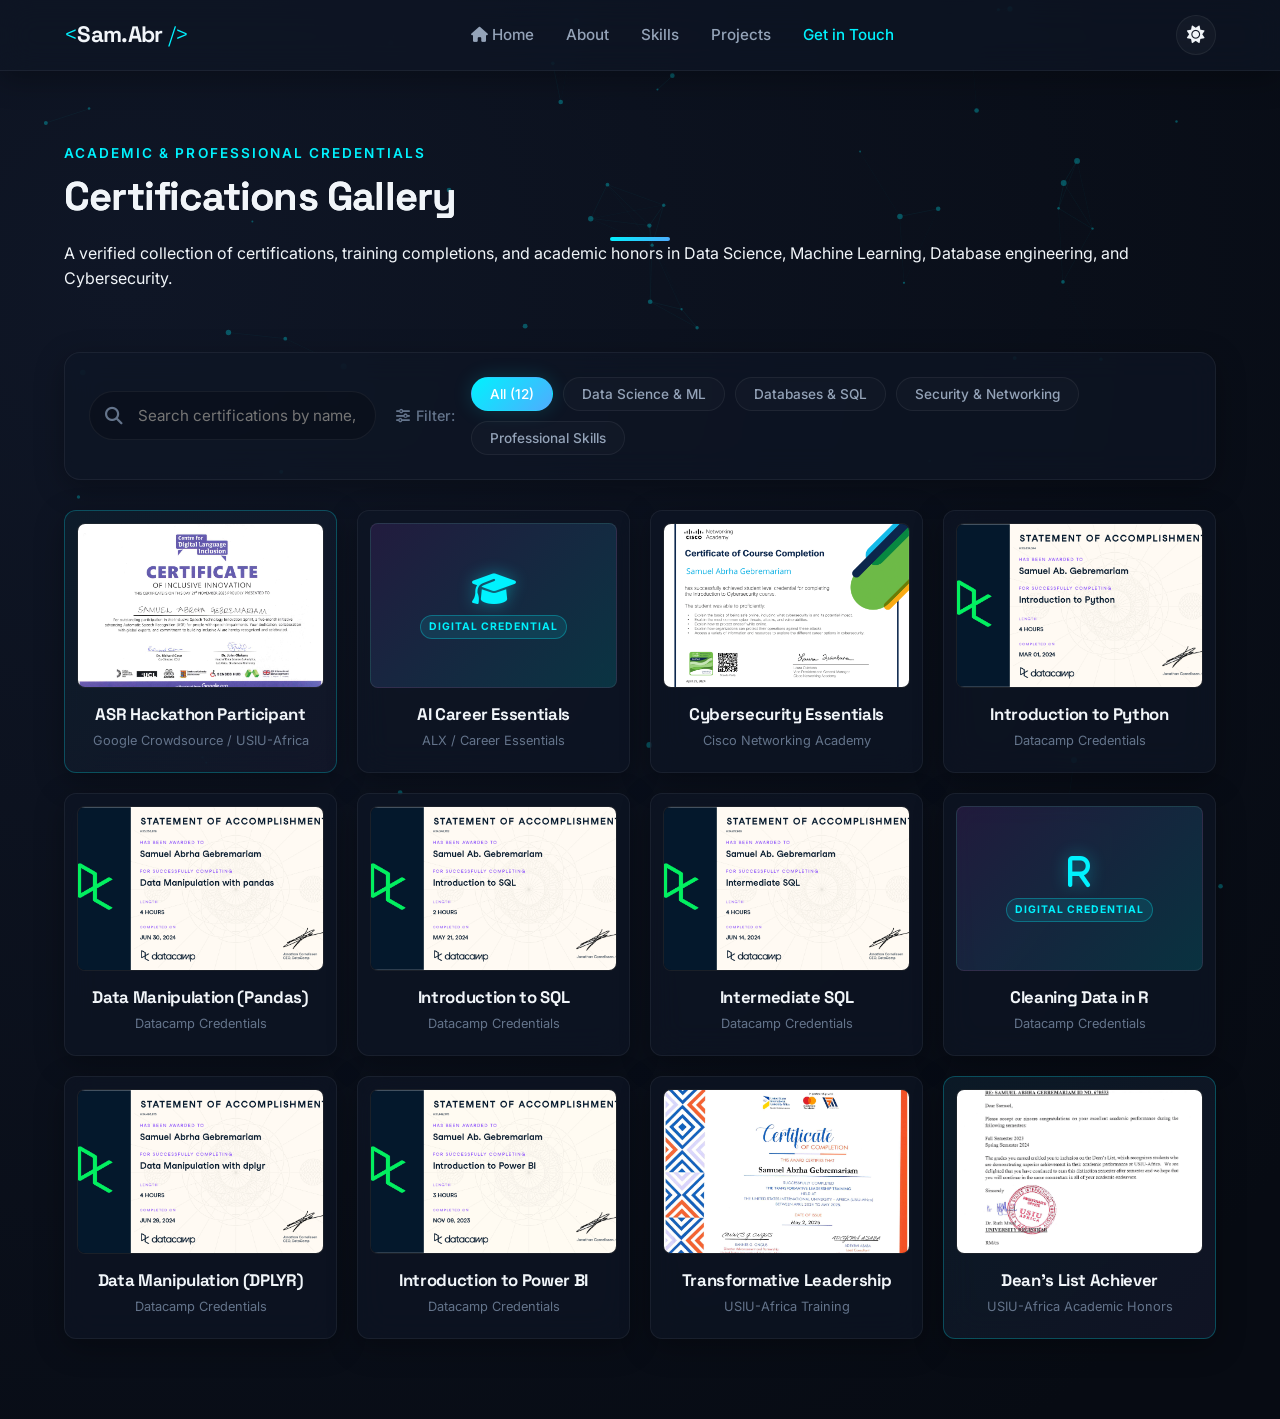
==== certificates.html @ 81b2dd54 "Move certifications to a separate page, add category filter and search features, and apply single-pa" ====
<!DOCTYPE html>
<html lang="en" data-theme="dark">
<head>
    <meta charset="UTF-8">
    <meta name="viewport" content="width=device-width, initial-scale=1.0">
    <meta name="description" content="Professional Certifications and Credentials of Samuel Abrha Gebremariam. Data Science, SQL Databases, Cybersecurity, and Leadership.">
    <meta name="author" content="Samuel Abrha Gebremariam">
    <title>Certifications & Achievements | Samuel Abrha Gebremariam</title>
    
    <!-- Google Fonts -->
    <link rel="preconnect" href="https://fonts.googleapis.com">
    <link rel="preconnect" href="https://fonts.gstatic.com" crossorigin>
    <link href="https://fonts.googleapis.com/css2?family=Inter:wght@300;400;500;600;700&family=Space+Grotesk:wght@400;500;600;700&display=swap" rel="stylesheet">
    
    <!-- FontAwesome for icons -->
    <link rel="stylesheet" href="https://cdnjs.cloudflare.com/ajax/libs/font-awesome/6.4.0/css/all.min.css">
    
    <!-- Custom CSS -->
    <link rel="stylesheet" href="style.css">
</head>
<body class="certs-page">
    <!-- Background Canvas for Interactive Data Particles -->
    <canvas id="particle-canvas"></canvas>

    <!-- Header Navigation -->
    <header class="main-header glass">
        <div class="header-container">
            <a href="index.html" class="logo">
                <span class="logo-accent">&lt;</span>Sam.Abr<span class="logo-accent"> /&gt;</span>
            </a>
            
            <nav class="nav-links">
                <a href="index.html" class="nav-link"><i class="fa-solid fa-house"></i> Home</a>
                <a href="index.html#about" class="nav-link">About</a>
                <a href="index.html#skills" class="nav-link">Skills</a>
                <a href="index.html#projects" class="nav-link">Projects</a>
                <a href="index.html#contact" class="nav-link nav-btn-contact">Get in Touch</a>
            </nav>

            <div class="header-actions">
                <button id="theme-toggle" class="theme-toggle-btn" aria-label="Toggle Theme">
                    <i class="fa-solid fa-moon"></i>
                </button>
                <button class="mobile-nav-toggle" aria-label="Toggle Menu">
                    <i class="fa-solid fa-bars-staggered"></i>
                </button>
            </div>
        </div>
    </header>

    <!-- Mobile Navigation Overlay -->
    <div class="mobile-nav-overlay">
        <button class="close-mobile-nav" aria-label="Close Menu"><i class="fa-solid fa-xmark"></i></button>
        <nav class="mobile-nav-links">
            <a href="index.html" class="mobile-nav-link"><i class="fa-solid fa-house"></i> Home</a>
            <a href="index.html#about" class="mobile-nav-link">About</a>
            <a href="index.html#skills" class="mobile-nav-link">Skills</a>
            <a href="index.html#projects" class="mobile-nav-link">Projects</a>
            <a href="index.html#contact" class="mobile-nav-link">Get in Touch</a>
        </nav>
    </div>

    <!-- Certifications Dashboard Hero -->
    <section class="certs-hero-section">
        <div class="container text-center">
            <span class="section-tagline">Academic & Professional Credentials</span>
            <h1 class="section-title">Certifications Gallery</h1>
            <div class="underline"></div>
            <p class="section-desc max-width-600">
                A verified collection of certifications, training completions, and academic honors in Data Science, Machine Learning, Database engineering, and Cybersecurity.
            </p>
        </div>
    </section>

    <!-- Interactive Filter & Search Dashboard -->
    <section class="certs-dashboard-section">
        <div class="container">
            <div class="dashboard-controls glass">
                <!-- Search Bar -->
                <div class="search-box-wrapper">
                    <i class="fa-solid fa-magnifying-glass search-icon"></i>
                    <input type="text" id="cert-search" placeholder="Search certifications by name, skills or issuer...">
                </div>

                <!-- Filter Controls -->
                <div class="filter-controls-wrapper">
                    <span class="filter-label"><i class="fa-solid fa-sliders"></i> Filter:</span>
                    <div class="filter-buttons">
                        <button class="filter-btn active" data-filter="all">All (12)</button>
                        <button class="filter-btn" data-filter="datascience">Data Science & ML</button>
                        <button class="filter-btn" data-filter="database">Databases & SQL</button>
                        <button class="filter-btn" data-filter="security">Security & Networking</button>
                        <button class="filter-btn" data-filter="professional">Professional Skills</button>
                    </div>
                </div>
            </div>

            <!-- Certifications Grid -->
            <div class="certs-grid" id="gallery-grid" style="margin-top: 30px;">
                <!-- ASR Hackathon -->
                <div class="cert-card glass highlight-cert clickable-cert" data-category="professional datascience" data-cert="asr" data-cert-file="certificates/asr_hackathon.jpg">
                    <div class="cert-img-wrapper">
                        <img src="certificates/asr_hackathon.jpg" alt="ASR Hackathon Participant" class="cert-preview-img">
                    </div>
                    <div class="cert-card-info">
                        <h4>ASR Hackathon Participant</h4>
                        <span class="cert-issuer">Google Crowdsource / USIU-Africa</span>
                    </div>
                </div>

                <!-- AI Career Essentials -->
                <div class="cert-card glass clickable-cert" data-category="professional" data-cert="ai_career">
                    <div class="cert-img-wrapper fallback-wrapper">
                        <i class="fa-solid fa-graduation-cap cert-fallback-icon"></i>
                        <span class="cert-fallback-badge">Digital Credential</span>
                    </div>
                    <div class="cert-card-info">
                        <h4>AI Career Essentials</h4>
                        <span class="cert-issuer">ALX / Career Essentials</span>
                    </div>
                </div>

                <!-- Cybersecurity Essentials -->
                <div class="cert-card glass clickable-cert" data-category="security" data-cert="cyber_essentials" data-cert-file="certificates/cybersecurity_essentials.png">
                    <div class="cert-img-wrapper">
                        <img src="certificates/cybersecurity_essentials.png" alt="Cybersecurity Essentials" class="cert-preview-img">
                    </div>
                    <div class="cert-card-info">
                        <h4>Cybersecurity Essentials</h4>
                        <span class="cert-issuer">Cisco Networking Academy</span>
                    </div>
                </div>

                <!-- Introduction to Python -->
                <div class="cert-card glass clickable-cert" data-category="datascience" data-cert="intro_python" data-cert-file="certificates/introduction_to_python.png">
                    <div class="cert-img-wrapper">
                        <img src="certificates/introduction_to_python.png" alt="Introduction to Python" class="cert-preview-img">
                    </div>
                    <div class="cert-card-info">
                        <h4>Introduction to Python</h4>
                        <span class="cert-issuer">Datacamp Credentials</span>
                    </div>
                </div>

                <!-- Data Manipulation with Pandas -->
                <div class="cert-card glass clickable-cert" data-category="datascience" data-cert="pandas" data-cert-file="certificates/data_manipulation_pandas.png">
                    <div class="cert-img-wrapper">
                        <img src="certificates/data_manipulation_pandas.png" alt="Data Manipulation (Pandas)" class="cert-preview-img">
                    </div>
                    <div class="cert-card-info">
                        <h4>Data Manipulation (Pandas)</h4>
                        <span class="cert-issuer">Datacamp Credentials</span>
                    </div>
                </div>

                <!-- Introduction to SQL -->
                <div class="cert-card glass clickable-cert" data-category="database" data-cert="intro_sql" data-cert-file="certificates/introduction_to_sql.png">
                    <div class="cert-img-wrapper">
                        <img src="certificates/introduction_to_sql.png" alt="Introduction to SQL" class="cert-preview-img">
                    </div>
                    <div class="cert-card-info">
                        <h4>Introduction to SQL</h4>
                        <span class="cert-issuer">Datacamp Credentials</span>
                    </div>
                </div>

                <!-- Intermediate SQL -->
                <div class="cert-card glass clickable-cert" data-category="database" data-cert="inter_sql" data-cert-file="certificates/intermediate_sql.png">
                    <div class="cert-img-wrapper">
                        <img src="certificates/intermediate_sql.png" alt="Intermediate SQL" class="cert-preview-img">
                    </div>
                    <div class="cert-card-info">
                        <h4>Intermediate SQL</h4>
                        <span class="cert-issuer">Datacamp Credentials</span>
                    </div>
                </div>

                <!-- Cleaning Data in R -->
                <div class="cert-card glass clickable-cert" data-category="datascience" data-cert="cleaning_r">
                    <div class="cert-img-wrapper fallback-wrapper">
                        <i class="fa-solid fa-r cert-fallback-icon"></i>
                        <span class="cert-fallback-badge">Digital Credential</span>
                    </div>
                    <div class="cert-card-info">
                        <h4>Cleaning Data in R</h4>
                        <span class="cert-issuer">Datacamp Credentials</span>
                    </div>
                </div>

                <!-- Data Manipulation with dplyr -->
                <div class="cert-card glass clickable-cert" data-category="datascience" data-cert="dplyr" data-cert-file="certificates/data_manipulation_dplyr.png">
                    <div class="cert-img-wrapper">
                        <img src="certificates/data_manipulation_dplyr.png" alt="Data Manipulation (DPLYR)" class="cert-preview-img">
                    </div>
                    <div class="cert-card-info">
                        <h4>Data Manipulation (DPLYR)</h4>
                        <span class="cert-issuer">Datacamp Credentials</span>
                    </div>
                </div>

                <!-- Introduction to Power BI -->
                <div class="cert-card glass clickable-cert" data-category="datascience" data-cert="powerbi" data-cert-file="certificates/introduction_to_powerbi.png">
                    <div class="cert-img-wrapper">
                        <img src="certificates/introduction_to_powerbi.png" alt="Introduction to Power BI" class="cert-preview-img">
                    </div>
                    <div class="cert-card-info">
                        <h4>Introduction to Power BI</h4>
                        <span class="cert-issuer">Datacamp Credentials</span>
                    </div>
                </div>

                <!-- Transformative Leadership -->
                <div class="cert-card glass clickable-cert" data-category="professional" data-cert="leadership" data-cert-file="certificates/transformative_leadership.jpg">
                    <div class="cert-img-wrapper">
                        <img src="certificates/transformative_leadership.jpg" alt="Transformative Leadership" class="cert-preview-img">
                    </div>
                    <div class="cert-card-info">
                        <h4>Transformative Leadership</h4>
                        <span class="cert-issuer">USIU-Africa Training</span>
                    </div>
                </div>

                <!-- Dean's List Achiever -->
                <div class="cert-card glass highlight-cert clickable-cert" data-category="professional" data-cert="deans_list" data-cert-file="certificates/deans_list_achiever.png">
                    <div class="cert-img-wrapper">
                        <img src="certificates/deans_list_achiever.png" alt="Dean's List Achiever" class="cert-preview-img">
                    </div>
                    <div class="cert-card-info">
                        <h4>Dean's List Achiever</h4>
                        <span class="cert-issuer">USIU-Africa Academic Honors</span>
                    </div>
                </div>
            </div>
            
            <div id="no-results-msg" class="glass text-center" style="display: none; padding: 40px; border-radius: 12px; margin-top: 30px;">
                <i class="fa-solid fa-folder-open" style="font-size: 3rem; color: var(--text-muted); margin-bottom: 15px;"></i>
                <h3>No Certifications Found</h3>
                <p style="color: var(--text-muted);">Try adjusting your search query or switching categories.</p>
            </div>
        </div>
    </section>

    <!-- Direct Large Verification View (LightBox Modal) -->
    <div id="cert-modal" class="modal-overlay">
        <div class="cert-modal-card glass">
            <button class="cert-modal-close-btn" aria-label="Close Modal"><i class="fa-solid fa-xmark"></i></button>
            <div id="cert-modal-content-body">
                <!-- Injected dynamically by JS -->
            </div>
        </div>
    </div>

    <!-- Script Imports -->
    <script src="app.js"></script>
    <script src="certificates.js"></script>
</body>
</html>
---- style.css ----
/* Core CSS Design System for Samuel Ab. Gebremariam's Portfolio */

:root {
    /* Transitions */
    --transition-fast: 0.2s cubic-bezier(0.4, 0, 0.2, 1);
    --transition-normal: 0.3s cubic-bezier(0.4, 0, 0.2, 1);
    --transition-slow: 0.5s cubic-bezier(0.4, 0, 0.2, 1);
    
    /* Font Weights */
    --fw-light: 300;
    --fw-regular: 400;
    --fw-medium: 500;
    --fw-semibold: 600;
    --fw-bold: 700;
}

/* Dark Theme Variables (Default) */
html[data-theme="dark"] {
    --bg-primary: #070b13;
    --bg-secondary: #0f1626;
    --bg-glass: rgba(15, 22, 38, 0.65);
    --bg-glass-hover: rgba(20, 29, 48, 0.8);
    --border-glass: rgba(255, 255, 255, 0.06);
    --border-glass-hover: rgba(0, 242, 254, 0.3);
    
    --text-primary: #f1f5f9;
    --text-secondary: #94a3b8;
    --text-muted: #64748b;
    
    --accent-cyan: #00f2fe;
    --accent-cyan-rgb: 0, 242, 254;
    --accent-purple: #9d4edd;
    --accent-purple-rgb: 157, 78, 221;
    --accent-yellow: #ffb703;
    --accent-pink: #ff2a85;
    --accent-red: #ef4444;
    
    --gradient-primary: linear-gradient(135deg, #00f2fe 0%, #4facfe 100%);
    --gradient-accent: linear-gradient(135deg, #9d4edd 0%, #ff2a85 100%);
    --gradient-bg: radial-gradient(circle at 10% 20%, rgba(15, 22, 38, 1) 0%, rgba(7, 11, 19, 1) 90%);
    
    --shadow-sm: 0 2px 8px rgba(0, 0, 0, 0.2);
    --shadow-md: 0 8px 30px rgba(0, 0, 0, 0.3);
    --shadow-lg: 0 16px 40px rgba(0, 0, 0, 0.5);
    --shadow-glow: 0 0 20px rgba(0, 242, 254, 0.15);
}

/* Light Theme Variables */
html[data-theme="light"] {
    --bg-primary: #f8fafc;
    --bg-secondary: #ffffff;
    --bg-glass: rgba(255, 255, 255, 0.8);
    --bg-glass-hover: rgba(255, 255, 255, 0.95);
    --border-glass: rgba(15, 22, 38, 0.08);
    --border-glass-hover: rgba(14, 165, 233, 0.4);
    
    --text-primary: #0f172a;
    --text-secondary: #475569;
    --text-muted: #94a3b8;
    
    --accent-cyan: #0ea5e9;
    --accent-cyan-rgb: 14, 165, 233;
    --accent-purple: #7c3aed;
    --accent-purple-rgb: 124, 58, 237;
    --accent-yellow: #d97706;
    --accent-pink: #db2777;
    --accent-red: #dc2626;
    
    --gradient-primary: linear-gradient(135deg, #0ea5e9 0%, #2563eb 100%);
    --gradient-accent: linear-gradient(135deg, #7c3aed 0%, #db2777 100%);
    --gradient-bg: radial-gradient(circle at 10% 20%, #f1f5f9 0%, #e2e8f0 100%);
    
    --shadow-sm: 0 2px 8px rgba(15, 22, 38, 0.05);
    --shadow-md: 0 8px 30px rgba(15, 22, 38, 0.08);
    --shadow-lg: 0 16px 40px rgba(15, 22, 38, 0.12);
    --shadow-glow: 0 0 20px rgba(14, 165, 233, 0.1);
}

/* Reset and Base Styles */
* {
    margin: 0;
    padding: 0;
    box-sizing: border-box;
    outline: none;
}

html {
    scroll-behavior: smooth;
    font-size: 16px;
}

body {
    font-family: 'Inter', sans-serif;
    background: var(--bg-primary);
    background-image: var(--gradient-bg);
    color: var(--text-primary);
    line-height: 1.6;
    overflow-x: hidden;
    transition: background-color var(--transition-normal), color var(--transition-normal);
}

h1, h2, h3, h4, h5, h6 {
    font-family: 'Space Grotesk', sans-serif;
    font-weight: var(--fw-bold);
    letter-spacing: -0.02em;
    line-height: 1.2;
}

a {
    color: inherit;
    text-decoration: none;
    transition: color var(--transition-fast);
}

/* Particle Canvas */
#particle-canvas {
    position: fixed;
    top: 0;
    left: 0;
    width: 100%;
    height: 100%;
    z-index: -1;
    pointer-events: none;
    opacity: 0.6;
}

/* Reusable Glassmorphism Utility */
.glass {
    background: var(--bg-glass);
    backdrop-filter: blur(16px);
    -webkit-backdrop-filter: blur(16px);
    border: 1px solid var(--border-glass);
    box-shadow: var(--shadow-md);
    transition: background-color var(--transition-normal), 
                border-color var(--transition-normal), 
                box-shadow var(--transition-normal),
                transform var(--transition-fast);
}

/* Layout Utilities */
.container {
    width: 100%;
    max-width: 1200px;
    margin: 0 auto;
    padding: 0 24px;
}

section {
    padding: 100px 0;
    position: relative;
}

.section-header {
    text-align: center;
    margin-bottom: 60px;
}

.section-tagline {
    font-size: 0.85rem;
    font-weight: var(--fw-semibold);
    text-transform: uppercase;
    letter-spacing: 0.15em;
    color: var(--accent-cyan);
    margin-bottom: 8px;
    display: inline-block;
}

.section-title {
    font-size: 2.5rem;
    margin-bottom: 16px;
    background: var(--text-primary);
    -webkit-background-clip: text;
}

.underline {
    width: 60px;
    height: 4px;
    background: var(--gradient-primary);
    margin: 0 auto;
    border-radius: 2px;
}

/* Scroll Indicators */
.scroll-indicator {
    position: absolute;
    bottom: 30px;
    left: 50%;
    transform: translateX(-50%);
    display: flex;
    flex-direction: column;
    align-items: center;
    gap: 8px;
    cursor: pointer;
    z-index: 10;
}

.mouse-scroll {
    width: 26px;
    height: 42px;
    border: 2px solid var(--text-secondary);
    border-radius: 15px;
    display: flex;
    justify-content: center;
    padding-top: 6px;
}

.mouse-scroll .wheel {
    width: 4px;
    height: 8px;
    background-color: var(--accent-cyan);
    border-radius: 2px;
    animation: scroll-wheel 1.6s ease-in-out infinite;
}

.scroll-text {
    font-size: 0.75rem;
    color: var(--text-secondary);
    letter-spacing: 0.1em;
    text-transform: uppercase;
}

@keyframes scroll-wheel {
    0% { transform: translateY(0); opacity: 1; }
    50% { transform: translateY(8px); opacity: 0.3; }
    100% { transform: translateY(0); opacity: 1; }
}

/* Badge System */
.badge {
    display: inline-flex;
    align-items: center;
    gap: 8px;
    padding: 6px 16px;
    border-radius: 30px;
    font-size: 0.85rem;
    font-weight: var(--fw-medium);
    border: 1px solid var(--border-glass);
}

.hero-badge {
    background: rgba(var(--accent-cyan-rgb), 0.08);
    border-color: rgba(var(--accent-cyan-rgb), 0.2);
    color: var(--accent-cyan);
    margin-bottom: 24px;
}

.badge-dot {
    width: 8px;
    height: 8px;
    background-color: var(--accent-cyan);
    border-radius: 50%;
    display: inline-block;
    animation: pulse-glow 1.5s infinite;
}

@keyframes pulse-glow {
    0% { box-shadow: 0 0 0 0 rgba(var(--accent-cyan-rgb), 0.7); }
    70% { box-shadow: 0 0 0 8px rgba(var(--accent-cyan-rgb), 0); }
    100% { box-shadow: 0 0 0 0 rgba(var(--accent-cyan-rgb), 0); }
}

/* Buttons */
.btn {
    display: inline-flex;
    align-items: center;
    justify-content: center;
    gap: 10px;
    padding: 12px 28px;
    border-radius: 8px;
    font-size: 0.95rem;
    font-weight: var(--fw-semibold);
    cursor: pointer;
    transition: all var(--transition-fast);
    border: none;
}

.btn-primary {
    background: var(--gradient-primary);
    color: #070b13; /* Always dark text for high visibility contrast on cyan gradient */
    box-shadow: var(--shadow-glow);
}

.btn-primary:hover {
    transform: translateY(-2px);
    box-shadow: 0 8px 25px rgba(0, 242, 254, 0.35);
}

.btn-secondary {
    background: var(--bg-glass);
    color: var(--text-primary);
    border: 1px solid var(--border-glass);
}

.btn-secondary:hover {
    background: var(--bg-glass-hover);
    border-color: var(--accent-cyan);
    transform: translateY(-2px);
}

.btn-block {
    width: 100%;
}

/* Highlight Colors */
.highlight {
    background: var(--gradient-primary);
    -webkit-background-clip: text;
    -webkit-text-fill-color: transparent;
}

.accent-cyan { color: var(--accent-cyan); }
.accent-purple { color: var(--accent-purple); }
.accent-yellow { color: var(--accent-yellow); }
.accent-pink { color: var(--accent-pink); }
.accent-red { color: var(--accent-red); }

/* Main Header */
.main-header {
    position: fixed;
    top: 0;
    left: 0;
    width: 100%;
    z-index: 100;
    border-top: none;
    border-left: none;
    border-right: none;
}

.header-container {
    max-width: 1200px;
    margin: 0 auto;
    height: 70px;
    padding: 0 24px;
    display: flex;
    align-items: center;
    justify-content: space-between;
}

.logo {
    font-family: 'Space Grotesk', sans-serif;
    font-size: 1.4rem;
    font-weight: var(--fw-bold);
    letter-spacing: -0.03em;
    color: var(--text-primary);
}

.logo-accent {
    color: var(--accent-cyan);
    font-weight: var(--fw-light);
}

.nav-links {
    display: flex;
    align-items: center;
    gap: 32px;
}

.nav-link {
    font-size: 0.95rem;
    font-weight: var(--fw-medium);
    color: var(--text-secondary);
    position: relative;
    padding: 6px 0;
}

.nav-link::after {
    content: '';
    position: absolute;
    bottom: 0;
    left: 0;
    width: 0;
    height: 2px;
    background: var(--gradient-primary);
    transition: width var(--transition-fast);
}

.nav-link:hover {
    color: var(--text-primary);
}

.nav-link:hover::after {
    width: 100%;
}

.nav-btn-contact {
    color: var(--accent-cyan);
}

.header-actions {
    display: flex;
    align-items: center;
    gap: 16px;
}

.theme-toggle-btn {
    width: 40px;
    height: 40px;
    border-radius: 50%;
    background: rgba(255, 255, 255, 0.03);
    border: 1px solid var(--border-glass);
    color: var(--text-primary);
    cursor: pointer;
    display: flex;
    align-items: center;
    justify-content: center;
    font-size: 1.1rem;
    transition: all var(--transition-fast);
}

.theme-toggle-btn:hover {
    border-color: var(--accent-cyan);
    background: rgba(var(--accent-cyan-rgb), 0.08);
    transform: rotate(15deg);
}

.mobile-nav-toggle {
    display: none;
    width: 40px;
    height: 40px;
    border-radius: 8px;
    background: rgba(255, 255, 255, 0.03);
    border: 1px solid var(--border-glass);
    color: var(--text-primary);
    cursor: pointer;
    font-size: 1.2rem;
}

/* Mobile Nav Overlay */
.mobile-nav-overlay {
    position: fixed;
    top: 0;
    right: -100%;
    width: 300px;
    height: 100%;
    z-index: 200;
    padding: 40px 30px;
    display: flex;
    flex-direction: column;
    gap: 40px;
    transition: right var(--transition-normal);
}

.mobile-nav-overlay.open {
    right: 0;
}

.close-mobile-nav {
    align-self: flex-end;
    background: none;
    border: none;
    color: var(--text-primary);
    font-size: 1.8rem;
    cursor: pointer;
}

.mobile-nav-links {
    display: flex;
    flex-direction: column;
    gap: 24px;
}

.mobile-nav-link {
    font-size: 1.2rem;
    font-weight: var(--fw-semibold);
    color: var(--text-secondary);
    padding: 10px 0;
    border-bottom: 1px solid var(--border-glass);
}

.mobile-nav-link:hover {
    color: var(--accent-cyan);
}

/* Hero Section */
.hero-section {
    min-height: 100vh;
    display: flex;
    align-items: center;
    padding-top: 120px;
    padding-bottom: 60px;
}

.hero-container {
    display: grid;
    grid-template-columns: 1.2fr 0.8fr;
    gap: 60px;
    align-items: center;
}

.hero-title {
    font-size: 3.8rem;
    line-height: 1.1;
    margin-bottom: 16px;
}

.hero-subtitle {
    font-size: 1.8rem;
    font-weight: var(--fw-semibold);
    color: var(--text-secondary);
    margin-bottom: 24px;
}

.cursor {
    color: var(--accent-cyan);
    animation: blink 0.8s infinite;
}

@keyframes blink {
    0%, 100% { opacity: 1; }
    50% { opacity: 0; }
}

.hero-description {
    font-size: 1.1rem;
    color: var(--text-secondary);
    margin-bottom: 40px;
    max-width: 600px;
}

.hero-ctas {
    display: flex;
    gap: 16px;
    margin-bottom: 48px;
}

.social-links-container {
    display: flex;
    flex-direction: column;
    gap: 12px;
}

.social-label {
    font-size: 0.85rem;
    font-weight: var(--fw-semibold);
    text-transform: uppercase;
    letter-spacing: 0.1em;
    color: var(--text-muted);
}

.social-links {
    display: flex;
    gap: 16px;
}

.social-icon-btn {
    width: 44px;
    height: 44px;
    border-radius: 50%;
    background: var(--bg-glass);
    border: 1px solid var(--border-glass);
    color: var(--text-secondary);
    display: flex;
    align-items: center;
    justify-content: center;
    font-size: 1.2rem;
    transition: all var(--transition-fast);
}

.social-icon-btn:hover {
    color: #070b13;
    transform: translateY(-3px);
}

.social-icon-btn.github:hover {
    background: #f1f5f9;
    color: #070b13;
    box-shadow: 0 4px 15px rgba(241, 245, 249, 0.3);
}

.social-icon-btn.linkedin:hover {
    background: #0077b5;
    color: #ffffff;
    box-shadow: 0 4px 15px rgba(0, 119, 181, 0.3);
}

.social-icon-btn.email:hover {
    background: var(--accent-cyan);
    box-shadow: var(--shadow-glow);
}

.social-icon-btn.phone:hover {
    background: var(--accent-purple);
    color: #ffffff;
    box-shadow: 0 4px 15px rgba(157, 78, 221, 0.3);
}

/* Avatar Graphics */
.hero-image-container {
    position: relative;
    display: flex;
    justify-content: center;
    align-items: center;
}

.avatar-glow-ring {
    position: absolute;
    width: 320px;
    height: 320px;
    border-radius: 50%;
    background: var(--gradient-primary);
    filter: blur(10px);
    opacity: 0.45;
    animation: pulse-ring 4s ease-in-out infinite;
}

@keyframes pulse-ring {
    0%, 100% { transform: scale(1); opacity: 0.4; }
    50% { transform: scale(1.06); opacity: 0.55; }
}

.avatar-frame {
    width: 300px;
    height: 300px;
    border-radius: 50%;
    padding: 6px;
    background: var(--gradient-primary);
    position: relative;
    z-index: 2;
    overflow: hidden;
}

.avatar-img {
    width: 100%;
    height: 100%;
    border-radius: 50%;
    object-fit: cover;
    background-color: var(--bg-secondary);
}

.floating-card {
    position: absolute;
    display: flex;
    align-items: center;
    gap: 16px;
    padding: 12px 20px;
    border-radius: 12px;
    z-index: 5;
    animation: float 6s ease-in-out infinite;
}

.floating-card i {
    font-size: 1.5rem;
}

.floating-card h4 {
    font-size: 0.85rem;
    font-weight: var(--fw-bold);
    margin-bottom: 2px;
}

.floating-card p {
    font-size: 0.75rem;
    color: var(--text-secondary);
}

.stat-card-ml {
    top: 20%;
    left: -20px;
}

.stat-card-data {
    bottom: 15%;
    right: -20px;
    animation-delay: 3s;
}

@keyframes float {
    0%, 100% { transform: translateY(0); }
    50% { transform: translateY(-12px); }
}

/* About Section */
.about-grid {
    display: grid;
    grid-template-columns: 1.1fr 0.9fr;
    gap: 60px;
    align-items: flex-start;
}

.about-p {
    font-size: 1.05rem;
    color: var(--text-secondary);
    margin-bottom: 20px;
}

.highlight-p {
    font-size: 1.25rem;
    font-weight: var(--fw-medium);
    color: var(--text-primary);
    border-left: 3px solid var(--accent-cyan);
    padding-left: 16px;
}

.specialization-chips {
    margin-top: 36px;
}

.specialization-chips h4 {
    font-size: 1.1rem;
    margin-bottom: 16px;
}

.chips-container {
    display: flex;
    flex-wrap: wrap;
    gap: 12px;
}

.chip {
    padding: 8px 18px;
    border-radius: 30px;
    background: rgba(255, 255, 255, 0.02);
    border: 1px solid var(--border-glass);
    font-size: 0.9rem;
    color: var(--text-secondary);
    display: inline-flex;
    align-items: center;
    gap: 8px;
    transition: all var(--transition-fast);
}

.chip i {
    color: var(--accent-cyan);
}

.chip:hover {
    border-color: var(--accent-cyan);
    color: var(--text-primary);
    transform: translateY(-2px);
    background: rgba(var(--accent-cyan-rgb), 0.05);
}

.about-stats-column {
    display: flex;
    flex-direction: column;
    gap: 30px;
}

.stats-grid {
    display: grid;
    grid-template-columns: 1fr 1fr;
    gap: 20px;
}

.stat-box {
    padding: 24px;
    border-radius: 16px;
    text-align: center;
}

.stat-number {
    font-family: 'Space Grotesk', sans-serif;
    font-size: 2.8rem;
    font-weight: var(--fw-bold);
    color: var(--accent-cyan);
    display: inline-block;
}

.stat-percent {
    font-size: 1.5rem;
    font-weight: var(--fw-bold);
    color: var(--accent-cyan);
    vertical-align: super;
}

.stat-label {
    display: block;
    font-size: 0.9rem;
    font-weight: var(--fw-medium);
    color: var(--text-secondary);
    margin-top: 8px;
}

/* Console Box */
.console-box {
    border-radius: 12px;
    overflow: hidden;
    border-color: rgba(255, 255, 255, 0.05);
}

.console-header {
    background: rgba(0, 0, 0, 0.3);
    padding: 12px 18px;
    display: flex;
    align-items: center;
    gap: 8px;
    border-bottom: 1px solid var(--border-glass);
}

.console-header .dot {
    width: 12px;
    height: 12px;
    border-radius: 50%;
    display: inline-block;
}

.dot.red { background-color: #ef4444; }
.dot.yellow { background-color: #f59e0b; }
.dot.green { background-color: #10b981; }

.console-title {
    font-family: monospace;
    font-size: 0.8rem;
    color: var(--text-muted);
    margin-left: 8px;
}

.console-body {
    padding: 20px;
    background: rgba(5, 8, 16, 0.45);
}

.console-body pre {
    font-family: 'Courier New', Courier, monospace;
    font-size: 0.9rem;
    overflow-x: auto;
    color: #e2e8f0;
}

.keyword { color: #f43f5e; }
.string { color: #10b981; }
.function { color: #0ea5e9; }

/* Skills Section */
.skills-wrapper {
    max-width: 900px;
    margin: 0 auto;
}

.skills-tabs {
    display: flex;
    justify-content: center;
    gap: 16px;
    margin-bottom: 48px;
    border-bottom: 1px solid var(--border-glass);
    padding-bottom: 16px;
    overflow-x: auto;
    white-space: nowrap;
}

.tab-btn {
    background: none;
    border: none;
    color: var(--text-secondary);
    font-family: 'Space Grotesk', sans-serif;
    font-size: 1.1rem;
    font-weight: var(--fw-semibold);
    padding: 10px 20px;
    cursor: pointer;
    border-radius: 8px;
    display: flex;
    align-items: center;
    gap: 8px;
    transition: all var(--transition-fast);
}

.tab-btn:hover {
    color: var(--text-primary);
    background: rgba(255, 255, 255, 0.02);
}

.tab-btn.active {
    color: #070b13; /* Contrast color */
    background: var(--gradient-primary);
    box-shadow: var(--shadow-glow);
}

.tab-content {
    display: none;
    opacity: 0;
    transform: translateY(15px);
    transition: opacity var(--transition-normal), transform var(--transition-normal);
}

.tab-content.active {
    display: block;
    opacity: 1;
    transform: translateY(0);
}

/* Skills Progress Bars Grid */
.skills-grid-bars {
    display: grid;
    grid-template-columns: 1fr 1fr;
    gap: 30px;
}

.skill-bar-wrapper {
    display: flex;
    flex-direction: column;
    gap: 8px;
}

.skill-info {
    display: flex;
    justify-content: space-between;
    align-items: center;
    font-weight: var(--fw-medium);
}

.skill-name {
    font-size: 1rem;
    display: flex;
    align-items: center;
    gap: 8px;
}

.skill-name i {
    font-size: 1.2rem;
}

.skill-val {
    font-size: 0.9rem;
    color: var(--accent-cyan);
}

.bar-bg {
    width: 100%;
    height: 8px;
    background: rgba(255, 255, 255, 0.04);
    border-radius: 10px;
    overflow: hidden;
    position: relative;
    border: 1px solid var(--border-glass);
}

.bar-fill {
    height: 100%;
    background: var(--gradient-primary);
    border-radius: 10px;
    transform: scaleX(0);
    transform-origin: left;
    transition: transform 1.2s cubic-bezier(0.1, 1, 0.1, 1);
}

.tab-content.active .bar-fill {
    transform: scaleX(1);
}

/* Skills Cards Grid */
.skills-grid-cards {
    display: grid;
    grid-template-columns: 1fr 1fr;
    gap: 24px;
}

.skill-card {
    padding: 30px;
    border-radius: 16px;
    transition: transform var(--transition-fast), border-color var(--transition-fast), box-shadow var(--transition-fast);
}

.skill-card:hover {
    transform: translateY(-5px);
    border-color: var(--border-glass-hover);
    box-shadow: var(--shadow-glow);
}

.skill-card-icon {
    width: 50px;
    height: 50px;
    border-radius: 12px;
    background: rgba(255, 255, 255, 0.02);
    border: 1px solid var(--border-glass);
    display: flex;
    align-items: center;
    justify-content: center;
    font-size: 1.6rem;
    margin-bottom: 20px;
}

.skill-card h3 {
    font-size: 1.25rem;
    margin-bottom: 12px;
}

.skill-card p {
    font-size: 0.95rem;
    color: var(--text-secondary);
}

/* Timeline CSS */
.timeline-toggle-wrapper {
    display: flex;
    justify-content: center;
    gap: 16px;
    margin-bottom: 60px;
}

.timeline-toggle-btn {
    padding: 10px 24px;
    border-radius: 30px;
    background: var(--bg-glass);
    border: 1px solid var(--border-glass);
    color: var(--text-secondary);
    font-family: 'Space Grotesk', sans-serif;
    font-size: 1rem;
    font-weight: var(--fw-semibold);
    cursor: pointer;
    transition: all var(--transition-fast);
    display: flex;
    align-items: center;
    gap: 8px;
}

.timeline-toggle-btn:hover {
    border-color: var(--accent-cyan);
    color: var(--text-primary);
}

.timeline-toggle-btn.active {
    background: var(--gradient-primary);
    color: #070b13;
    border-color: transparent;
    box-shadow: var(--shadow-glow);
}

.timeline-container {
    position: relative;
    max-width: 900px;
    margin: 0 auto;
    display: none;
    opacity: 0;
    transform: translateY(20px);
    transition: opacity var(--transition-normal), transform var(--transition-normal);
}

.timeline-container.active {
    display: block;
    opacity: 1;
    transform: translateY(0);
}

.timeline-line {
    position: absolute;
    left: 50%;
    top: 0;
    width: 2px;
    height: 100%;
    background: var(--border-glass);
    transform: translateX(-50%);
}

.timeline-item {
    position: relative;
    width: 50%;
    padding: 0 40px 40px 40px;
}

.timeline-item.left {
    left: 0;
    text-align: right;
}

.timeline-item.right {
    left: 50%;
    text-align: left;
}

.timeline-dot {
    position: absolute;
    left: 100%;
    top: 10px;
    transform: translateX(-50%);
    width: 44px;
    height: 44px;
    border-radius: 50%;
    background: var(--bg-secondary);
    border: 3px solid var(--accent-cyan);
    display: flex;
    align-items: center;
    justify-content: center;
    color: var(--accent-cyan);
    font-size: 1.1rem;
    z-index: 10;
    box-shadow: var(--shadow-glow);
    transition: background-color var(--transition-fast), transform var(--transition-fast);
}

.timeline-item.right .timeline-dot {
    left: 0;
}

.timeline-content {
    padding: 30px;
    border-radius: 16px;
    position: relative;
    transition: transform var(--transition-fast), border-color var(--transition-fast);
}

.timeline-content:hover {
    transform: translateY(-5px);
    border-color: var(--border-glass-hover);
}

.timeline-date {
    display: inline-block;
    padding: 4px 12px;
    border-radius: 20px;
    background: rgba(var(--accent-cyan-rgb), 0.08);
    color: var(--accent-cyan);
    font-size: 0.8rem;
    font-weight: var(--fw-semibold);
    margin-bottom: 12px;
}

.timeline-content h3 {
    font-size: 1.3rem;
    margin-bottom: 6px;
}

.timeline-content h4 {
    font-size: 0.95rem;
    color: var(--text-muted);
    font-weight: var(--fw-medium);
    margin-bottom: 16px;
}

.timeline-content p {
    font-size: 0.95rem;
    color: var(--text-secondary);
}

/* Projects Section Styling */
.project-filters {
    display: flex;
    justify-content: center;
    gap: 12px;
    margin-bottom: 48px;
    flex-wrap: wrap;
}

.filter-btn {
    padding: 8px 22px;
    border-radius: 30px;
    background: rgba(255, 255, 255, 0.02);
    border: 1px solid var(--border-glass);
    color: var(--text-secondary);
    font-family: 'Space Grotesk', sans-serif;
    font-weight: var(--fw-medium);
    cursor: pointer;
    transition: all var(--transition-fast);
}

.filter-btn:hover {
    border-color: var(--accent-cyan);
    color: var(--text-primary);
}

.filter-btn.active {
    background: var(--gradient-primary);
    color: #070b13;
    border-color: transparent;
    box-shadow: var(--shadow-glow);
}

.projects-grid {
    display: grid;
    grid-template-columns: repeat(auto-fill, minmax(340px, 1fr));
    gap: 30px;
}

.project-card {
    padding: 30px;
    border-radius: 16px;
    display: flex;
    flex-direction: column;
    justify-content: space-between;
    min-height: 280px;
    transition: transform var(--transition-normal), border-color var(--transition-normal), box-shadow var(--transition-normal);
}

.project-card:hover {
    transform: translateY(-6px);
    border-color: var(--border-glass-hover);
    box-shadow: var(--shadow-glow);
}

.project-card-header {
    display: flex;
    gap: 8px;
    margin-bottom: 20px;
}

.proj-tag {
    font-size: 0.75rem;
    font-weight: var(--fw-semibold);
    padding: 4px 10px;
    border-radius: 4px;
    background: rgba(255, 255, 255, 0.05);
    border: 1px solid var(--border-glass);
    color: var(--text-secondary);
}

.project-card-body h3 {
    font-size: 1.4rem;
    margin-bottom: 12px;
    transition: color var(--transition-fast);
}

.project-card:hover .project-card-body h3 {
    color: var(--accent-cyan);
}

.project-card-body p {
    font-size: 0.95rem;
    color: var(--text-secondary);
    line-height: 1.5;
}

.project-card-footer {
    margin-top: 24px;
}

.btn-project-detail {
    background: none;
    border: none;
    color: var(--accent-cyan);
    font-family: 'Space Grotesk', sans-serif;
    font-weight: var(--fw-semibold);
    font-size: 0.95rem;
    cursor: pointer;
    display: flex;
    align-items: center;
    gap: 6px;
    transition: gap var(--transition-fast);
    padding: 4px 0;
}

.btn-project-detail:hover {
    gap: 12px;
    color: var(--text-primary);
}

/* Certifications Section */
.certs-grid {
    display: grid;
    grid-template-columns: repeat(auto-fill, minmax(260px, 1fr));
    gap: 20px;
}

.cert-card {
    padding: 12px;
    border-radius: 12px;
    display: flex;
    flex-direction: column;
    align-items: stretch;
    text-align: center;
    gap: 12px;
    transition: transform var(--transition-fast), border-color var(--transition-fast);
}

.cert-card:hover {
    transform: translateY(-4px);
    border-color: rgba(var(--accent-purple-rgb), 0.3);
}

.cert-img-wrapper {
    width: 100%;
    aspect-ratio: 1.5 / 1;
    border-radius: 8px;
    overflow: hidden;
    border: 1px solid rgba(255, 255, 255, 0.08);
    background: rgba(0, 0, 0, 0.3);
    display: flex;
    align-items: center;
    justify-content: center;
    position: relative;
}

.cert-preview-img {
    width: 100%;
    height: 100%;
    object-fit: cover;
    transition: transform var(--transition-medium);
}

.cert-card:hover .cert-preview-img {
    transform: scale(1.05);
}

.cert-img-wrapper.fallback-wrapper {
    background: linear-gradient(135deg, rgba(var(--accent-purple-rgb), 0.15) 0%, rgba(var(--accent-cyan-rgb), 0.15) 100%);
    flex-direction: column;
    gap: 8px;
}

.cert-fallback-icon {
    font-size: 2.2rem;
    color: var(--accent-cyan);
    filter: drop-shadow(0 0 8px rgba(0, 242, 254, 0.4));
}

.cert-fallback-badge {
    font-size: 0.65rem;
    font-weight: 700;
    text-transform: uppercase;
    letter-spacing: 1px;
    padding: 3px 8px;
    border-radius: 12px;
    background: rgba(0, 242, 254, 0.1);
    border: 1px solid rgba(0, 242, 254, 0.3);
    color: var(--accent-cyan);
}

.cert-card-info {
    padding: 4px 8px 8px 8px;
    display: flex;
    flex-direction: column;
    gap: 6px;
    flex-grow: 1;
    justify-content: center;
}

.cert-icon {
    width: 54px;
    height: 54px;
    border-radius: 50%;
    background: rgba(255, 255, 255, 0.02);
    border: 1px solid var(--border-glass);
    display: flex;
    align-items: center;
    justify-content: center;
    color: var(--accent-purple);
    font-size: 1.4rem;
}

.cert-card h4 {
    font-size: 1.05rem;
    line-height: 1.3;
}

.cert-issuer {
    font-size: 0.8rem;
    color: var(--text-muted);
}

.cert-card.highlight-cert {
    border-color: rgba(var(--accent-cyan-rgb), 0.25);
    background: linear-gradient(135deg, rgba(var(--accent-cyan-rgb), 0.03) 0%, rgba(var(--accent-purple-rgb), 0.03) 100%), var(--bg-glass);
}

.cert-card.highlight-cert .cert-icon {
    color: var(--accent-cyan);
    border-color: rgba(var(--accent-cyan-rgb), 0.3);
    box-shadow: var(--shadow-glow);
}

/* Languages and Interests Section */
.languages-interests-section {
    padding: 60px 0;
}

.lang-int-grid {
    display: grid;
    grid-template-columns: 1fr 1fr;
    gap: 40px;
}

.languages-box, .interests-box {
    padding: 40px;
    border-radius: 16px;
}

.box-title {
    font-size: 1.5rem;
    margin-bottom: 30px;
    display: flex;
    align-items: center;
    gap: 12px;
    border-bottom: 1px solid var(--border-glass);
    padding-bottom: 12px;
}

.box-title i {
    color: var(--accent-cyan);
}

.languages-list {
    display: flex;
    flex-direction: column;
    gap: 20px;
}

.lang-item {
    display: grid;
    grid-template-columns: 1.2fr 1.3fr 1.5fr;
    align-items: center;
    gap: 16px;
}

.lang-name {
    font-weight: var(--fw-semibold);
}

.lang-level {
    font-size: 0.85rem;
    color: var(--text-secondary);
}

.highlight-badge {
    background: rgba(var(--accent-cyan-rgb), 0.08);
    color: var(--accent-cyan);
    padding: 3px 10px;
    border-radius: 4px;
    font-weight: var(--fw-semibold);
    display: inline-block;
    width: fit-content;
}

.lang-dots {
    display: flex;
    gap: 8px;
    justify-self: end;
}

.lang-dots span {
    width: 10px;
    height: 10px;
    border-radius: 50%;
}

.dot-filled {
    background-color: var(--accent-cyan);
    box-shadow: 0 0 8px var(--accent-cyan);
}

.dot-empty {
    background-color: rgba(255, 255, 255, 0.1);
    border: 1px solid var(--border-glass);
}

/* Interests Tags Cloud */
.interests-tags {
    display: flex;
    flex-wrap: wrap;
    gap: 12px;
}

.interest-tag {
    padding: 10px 20px;
    border-radius: 8px;
    background: rgba(255, 255, 255, 0.02);
    border: 1px solid var(--border-glass);
    font-size: 0.95rem;
    display: flex;
    align-items: center;
    gap: 8px;
    color: var(--text-secondary);
    transition: all var(--transition-fast);
}

.interest-tag i {
    color: var(--accent-purple);
}

.interest-tag:hover {
    border-color: var(--accent-purple);
    color: var(--text-primary);
    transform: scale(1.03);
    background: rgba(var(--accent-purple-rgb), 0.05);
}

/* Contact Section Styling */
.contact-grid {
    display: grid;
    grid-template-columns: 0.9fr 1.1fr;
    gap: 60px;
}

.contact-info-column h3 {
    font-size: 1.8rem;
    margin-bottom: 16px;
}

.contact-info-column > p {
    color: var(--text-secondary);
    font-size: 1.05rem;
    margin-bottom: 40px;
}

.info-details-list {
    display: flex;
    flex-direction: column;
    gap: 28px;
}

.info-detail-item {
    display: flex;
    gap: 20px;
    align-items: center;
}

.info-icon {
    width: 50px;
    height: 50px;
    border-radius: 12px;
    background: rgba(255, 255, 255, 0.02);
    border: 1px solid var(--border-glass);
    display: flex;
    align-items: center;
    justify-content: center;
    color: var(--accent-cyan);
    font-size: 1.3rem;
}

.info-detail-item h4 {
    font-size: 1rem;
    color: var(--text-muted);
    font-weight: var(--fw-medium);
    margin-bottom: 4px;
}

.info-detail-item p, .info-detail-item a {
    font-size: 1.1rem;
    font-weight: var(--fw-semibold);
}

.info-detail-item a:hover {
    color: var(--accent-cyan);
}

/* Contact Form CSS */
.contact-form {
    padding: 40px;
    border-radius: 20px;
}

.form-group {
    display: flex;
    flex-direction: column;
    gap: 8px;
    margin-bottom: 24px;
}

.form-group label {
    font-size: 0.9rem;
    font-weight: var(--fw-semibold);
    color: var(--text-secondary);
}

.form-group input, .form-group textarea {
    padding: 12px 18px;
    border-radius: 8px;
    background: rgba(0, 0, 0, 0.15);
    border: 1px solid var(--border-glass);
    color: var(--text-primary);
    font-family: inherit;
    font-size: 1rem;
    transition: all var(--transition-fast);
}

.form-group input:focus, .form-group textarea:focus {
    border-color: var(--accent-cyan);
    box-shadow: 0 0 10px rgba(0, 242, 254, 0.15);
    background: rgba(0, 0, 0, 0.25);
}

/* Footer Section */
.main-footer {
    border-top: 1px solid var(--border-glass);
    padding: 40px 0;
    text-align: center;
    background: rgba(0, 0, 0, 0.2);
}

.footer-content {
    display: flex;
    flex-direction: column;
    gap: 8px;
    font-size: 0.9rem;
    color: var(--text-muted);
}

/* Project Detail Modals Overlay */
.modal-overlay {
    position: fixed;
    top: 0;
    left: 0;
    width: 100%;
    height: 100%;
    z-index: 1000;
    background: rgba(0, 0, 0, 0.8);
    backdrop-filter: blur(12px);
    display: flex;
    align-items: center;
    justify-content: center;
    padding: 20px;
    opacity: 0;
    pointer-events: none;
    transition: opacity var(--transition-normal);
}

.modal-overlay.open {
    opacity: 1;
    pointer-events: auto;
}

.modal-card {
    width: 100%;
    max-width: 750px;
    max-height: 85vh;
    border-radius: 20px;
    overflow-y: auto;
    padding: 40px;
    position: relative;
    box-shadow: var(--shadow-lg);
    transform: scale(0.9);
    transition: transform var(--transition-normal);
    border-color: rgba(255, 255, 255, 0.1);
}

.modal-overlay.open .modal-card {
    transform: scale(1);
}

.modal-close-btn {
    position: absolute;
    top: 24px;
    right: 24px;
    width: 36px;
    height: 36px;
    border-radius: 50%;
    background: rgba(255, 255, 255, 0.03);
    border: 1px solid var(--border-glass);
    color: var(--text-primary);
    cursor: pointer;
    display: flex;
    align-items: center;
    justify-content: center;
    font-size: 1.1rem;
    transition: all var(--transition-fast);
}

.modal-close-btn:hover {
    background: rgba(255, 0, 0, 0.1);
    color: #ff3333;
    border-color: #ff3333;
}

/* Modal Content Design styling */
.modal-body-wrapper {
    display: flex;
    flex-direction: column;
    gap: 24px;
}

.modal-body-header {
    border-bottom: 1px solid var(--border-glass);
    padding-bottom: 16px;
}

.modal-body-header h2 {
    font-size: 2rem;
    margin-bottom: 8px;
}

.modal-body-tags {
    display: flex;
    gap: 8px;
    flex-wrap: wrap;
}

.modal-section {
    display: flex;
    flex-direction: column;
    gap: 8px;
}

.modal-section h3 {
    font-size: 1.2rem;
    display: flex;
    align-items: center;
    gap: 8px;
    color: var(--accent-cyan);
}

.modal-section p {
    font-size: 1rem;
    color: var(--text-secondary);
}

.modal-section ul {
    list-style-type: none;
    padding-left: 0;
    display: flex;
    flex-direction: column;
    gap: 8px;
}

.modal-section li {
    font-size: 0.95rem;
    color: var(--text-secondary);
    display: flex;
    align-items: flex-start;
    gap: 10px;
}

.modal-section li i {
    color: var(--accent-cyan);
    margin-top: 4px;
    font-size: 0.8rem;
}

/* Responsive CSS Layouts */
@media (max-width: 992px) {
    html { font-size: 15px; }
    .hero-container {
        grid-template-columns: 1fr;
        gap: 40px;
        text-align: center;
    }
    .hero-content {
        display: flex;
        flex-direction: column;
        align-items: center;
    }
    .hero-ctas { justify-content: center; }
    .hero-image-container { order: -1; }
    .about-grid { grid-template-columns: 1fr; gap: 40px; }
    .lang-int-grid { grid-template-columns: 1fr; }
    .contact-grid { grid-template-columns: 1fr; gap: 40px; }
    .timeline-line { left: 24px; }
    .timeline-item { width: 100%; padding-left: 60px; padding-right: 0; }
    .timeline-item.left { text-align: left; }
    .timeline-item.left .timeline-dot, .timeline-item.right .timeline-dot { left: 24px; }
    .timeline-item.left { left: 0; }
    .timeline-item.right { left: 0; }
}

@media (max-width: 768px) {
    .nav-links { display: none; }
    .mobile-nav-toggle { display: block; }
    .skills-grid-bars { grid-template-columns: 1fr; }
    .skills-grid-cards { grid-template-columns: 1fr; }
    .hero-title { font-size: 2.8rem; }
    .hero-subtitle { font-size: 1.4rem; }
    .floating-card { display: none; }
    section { padding: 60px 0; }
    .modal-card { padding: 24px; }
}

/* Clickable Certifications Gallery */
.clickable-cert {
    cursor: pointer;
    transition: all var(--transition-fast) !important;
}

.clickable-cert:hover {
    transform: translateY(-5px) scale(1.02) !important;
    border-color: var(--accent-cyan) !important;
    box-shadow: var(--shadow-glow) !important;
}

/* Project GitHub Link Button */
.project-card-footer {
    display: flex;
    justify-content: space-between;
    align-items: center;
    margin-top: auto; /* Push to bottom if content is short */
    padding-top: 20px;
}

.btn-project-github {
    padding: 6px 14px;
    border-radius: 6px;
    background: rgba(255, 255, 255, 0.03);
    border: 1px solid var(--border-glass);
    font-family: 'Space Grotesk', sans-serif;
    font-size: 0.85rem;
    font-weight: var(--fw-semibold);
    color: var(--text-secondary);
    display: inline-flex;
    align-items: center;
    gap: 6px;
    transition: all var(--transition-fast);
}

.btn-project-github:hover {
    background: rgba(255, 255, 255, 0.1);
    color: var(--text-primary);
    border-color: var(--text-primary);
    transform: translateY(-1px);
}

/* Digital Credential Mock Styling */
.cert-modal-card {
    max-width: 700px !important;
}

.credential-paper {
    border: 8px double rgba(var(--accent-cyan-rgb), 0.2);
    padding: 30px;
    border-radius: 12px;
    background: rgba(255, 255, 255, 0.01);
    position: relative;
    overflow: hidden;
}

.credential-header {
    text-align: center;
    margin-bottom: 24px;
    border-bottom: 1px solid rgba(255, 255, 255, 0.1);
    padding-bottom: 16px;
}

.credential-header h2 {
    font-family: 'Space Grotesk', sans-serif;
    font-size: 1.8rem;
    letter-spacing: 0.05em;
    color: var(--accent-cyan);
    margin-bottom: 4px;
}

.credential-header p {
    font-size: 0.8rem;
    color: var(--text-muted);
    text-transform: uppercase;
    letter-spacing: 0.15em;
}

.credential-body {
    text-align: center;
    margin-bottom: 30px;
}

.credential-recipient {
    font-size: 0.9rem;
    color: var(--text-secondary);
    margin-bottom: 8px;
}

.recipient-name {
    font-family: 'Space Grotesk', sans-serif;
    font-size: 2.2rem;
    font-weight: var(--fw-bold);
    color: var(--text-primary);
    margin-bottom: 20px;
    display: inline-block;
    border-bottom: 2px solid var(--accent-cyan);
    padding-bottom: 5px;
}

.credential-title-label {
    font-size: 0.9rem;
    color: var(--text-secondary);
    margin-bottom: 8px;
}

.credential-title {
    font-size: 1.5rem;
    font-weight: var(--fw-semibold);
    color: var(--accent-purple);
    margin-bottom: 20px;
}

.credential-desc {
    font-size: 0.95rem;
    color: var(--text-secondary);
    max-width: 500px;
    margin: 0 auto 20px auto;
    line-height: 1.5;
}

.credential-footer {
    display: flex;
    justify-content: space-between;
    align-items: flex-end;
    margin-top: 40px;
}

.signature-block {
    text-align: center;
    border-top: 1px solid rgba(255, 255, 255, 0.25);
    padding-top: 8px;
    width: 140px;
}

.signature-line {
    font-family: 'Courier New', monospace;
    font-size: 0.9rem;
    color: var(--text-secondary);
    margin-bottom: 4px;
}

.signature-title {
    font-size: 0.75rem;
    color: var(--text-muted);
    text-transform: uppercase;
}

.credential-seal {
    width: 80px;
    height: 80px;
    border-radius: 50%;
    border: 3px dashed rgba(var(--accent-cyan-rgb), 0.4);
    display: flex;
    align-items: center;
    justify-content: center;
    color: var(--accent-cyan);
    font-size: 1.8rem;
    animation: spin-slow 20s linear infinite;
}

@keyframes spin-slow {
    100% { transform: rotate(360deg); }
}

.credential-meta {
    font-family: monospace;
    font-size: 0.75rem;
    color: var(--text-muted);
    display: flex;
    flex-direction: column;
    align-items: flex-start;
    gap: 4px;
}

/* PRINT PREVIEW / RESUME STYLESHEET */
@media print {
    body {
        background: #ffffff !important;
        color: #000000 !important;
        font-size: 10pt !important;
    }
    #particle-canvas, .main-header, .mobile-nav-overlay, .scroll-indicator,
    .hero-ctas, .social-links-container, .timeline-toggle-wrapper,
    .project-filters, .btn-project-detail, .contact-section, .main-footer,
    .modal-overlay, #theme-toggle, .mobile-nav-toggle {
        display: none !important;
    }
    section {
        padding: 20px 0 !important;
        page-break-inside: avoid;
    }
    .container {
        max-width: 100% !important;
        padding: 0 !important;
        margin: 0 !important;
    }
    .hero-section {
        min-height: auto !important;
        padding-top: 0 !important;
        display: block !important;
    }
    .hero-container {
        display: grid !important;
        grid-template-columns: 1fr 150px !important;
        align-items: center !important;
        gap: 20px !important;
        text-align: left !important;
    }
    .hero-content {
        align-items: flex-start !important;
        text-align: left !important;
    }
    .hero-title {
        font-size: 22pt !important;
        color: #000000 !important;
        margin-bottom: 5px !important;
    }
    .highlight {
        background: none !important;
        -webkit-text-fill-color: initial !important;
        color: #000000 !important;
        font-weight: bold !important;
    }
    .hero-subtitle {
        font-size: 12pt !important;
        color: #555555 !important;
        margin-bottom: 10px !important;
    }
    .hero-badge { display: none !important; }
    .avatar-frame {
        width: 100px !important;
        height: 100px !important;
        padding: 0 !important;
        background: none !important;
    }
    .avatar-glow-ring { display: none !important; }
    .about-grid {
        display: block !important;
    }
    .about-stats-column { display: none !important; }
    .specialization-chips { margin-top: 10px !important; }
    .chips-container { display: flex !important; flex-wrap: wrap !important; gap: 5px !important; }
    .chip {
        border: 1px solid #cccccc !important;
        padding: 2px 8px !important;
        font-size: 9pt !important;
        color: #000000 !important;
    }
    .skills-tabs { display: none !important; }
    .tab-content { display: block !important; opacity: 1 !important; transform: none !important; }
    .tab-content:not(#programming) { display: none !important; } /* Only print programming bars */
    .skills-grid-bars { grid-template-columns: 1fr 1fr !important; gap: 15px !important; }
    .bar-bg { border: 1px solid #000000 !important; background: #e0e0e0 !important; }
    .bar-fill { background: #333333 !important; transform: scaleX(1) !important; }
    .timeline-container { display: block !important; opacity: 1 !important; transform: none !important; }
    .timeline-line { display: none !important; }
    .timeline-item { width: 100% !important; padding: 10px 0 !important; left: 0 !important; text-align: left !important; }
    .timeline-dot { display: none !important; }
    .timeline-content { border: none !important; padding: 0 !important; box-shadow: none !important; transform: none !important; background: none !important; }
    .timeline-date { background: none !important; color: #555555 !important; padding: 0 !important; font-size: 9pt !important; font-weight: bold !important; }
    .projects-grid { grid-template-columns: 1fr 1fr !important; gap: 15px !important; }
    .project-card { border: 1px solid #cccccc !important; background: none !important; min-height: auto !important; padding: 15px !important; box-shadow: none !important; transform: none !important; }
    .proj-tag { border: 1px solid #aaaaaa !important; background: none !important; color: #000000 !important; }
    .certs-grid { grid-template-columns: repeat(3, 1fr) !important; gap: 10px !important; }
    .cert-card { border: 1px solid #cccccc !important; background: none !important; padding: 10px !important; }
    .cert-icon { display: none !important; }
    .lang-int-grid { display: grid !important; grid-template-columns: 1fr 1fr !important; gap: 20px !important; }
    .languages-box, .interests-box { border: none !important; padding: 0 !important; background: none !important; }
    .languages-list { gap: 8px !important; }
    .lang-item { display: flex !important; justify-content: space-between !important; }
    .lang-dots { display: none !important; }
    .interest-tag { border: 1px solid #cccccc !important; padding: 2px 8px !important; color: #000000 !important; background: none !important; }

}

/* ==========================================================================
   Certifications Dedicated Page Dashboard & Controls
   ========================================================================== */
.certs-page .certs-hero-section {
    padding: 140px 0 40px 0;
}

.certs-page .certs-dashboard-section {
    padding: 20px 0 80px 0;
}

.dashboard-controls {
    display: flex;
    flex-direction: column;
    gap: 20px;
    padding: 24px;
    border-radius: 16px;
    margin-bottom: 30px;
    border: 1px solid var(--border-glass);
}

@media (min-width: 768px) {
    .dashboard-controls {
        flex-direction: row;
        align-items: center;
        justify-content: space-between;
    }
}

.search-box-wrapper {
    position: relative;
    flex-grow: 1;
    max-width: 100%;
}

@media (min-width: 768px) {
    .search-box-wrapper {
        max-width: 450px;
    }
}

.search-box-wrapper .search-icon {
    position: absolute;
    left: 16px;
    top: 50%;
    transform: translateY(-50%);
    color: var(--text-muted);
    font-size: 1.1rem;
    pointer-events: none;
}

.search-box-wrapper input {
    width: 100%;
    padding: 14px 16px 14px 48px;
    border-radius: 30px;
    background: rgba(0, 0, 0, 0.2);
    border: 1px solid var(--border-glass);
    color: var(--text-primary);
    font-family: inherit;
    font-size: 0.95rem;
    transition: border-color var(--transition-fast), box-shadow var(--transition-fast);
}

.search-box-wrapper input:focus {
    outline: none;
    border-color: rgba(var(--accent-cyan-rgb), 0.4);
    box-shadow: 0 0 15px rgba(var(--accent-cyan-rgb), 0.15);
}

.filter-controls-wrapper {
    display: flex;
    flex-direction: column;
    gap: 12px;
}

@media (min-width: 992px) {
    .filter-controls-wrapper {
        flex-direction: row;
        align-items: center;
        gap: 16px;
    }
}

.filter-controls-wrapper .filter-label {
    font-size: 0.9rem;
    color: var(--text-muted);
    font-weight: 500;
    display: flex;
    align-items: center;
    gap: 6px;
}

.filter-buttons {
    display: flex;
    flex-wrap: wrap;
    gap: 10px;
}

.filter-buttons .filter-btn {
    padding: 8px 18px;
    border-radius: 30px;
    border: 1px solid var(--border-glass);
    background: rgba(255, 255, 255, 0.02);
    color: var(--text-secondary);
    font-size: 0.85rem;
    font-family: inherit;
    cursor: pointer;
    transition: all var(--transition-fast);
}

.filter-buttons .filter-btn:hover {
    background: rgba(255, 255, 255, 0.05);
    border-color: rgba(var(--accent-purple-rgb), 0.25);
    color: var(--text-primary);
}

.filter-buttons .filter-btn.active {
    background: var(--gradient-primary);
    border-color: transparent;
    color: #ffffff;
    box-shadow: var(--shadow-glow);
}

/* Certifications CTA Card in index.html */
.certs-cta-card {
    display: flex;
    flex-direction: column;
    gap: 30px;
    padding: 40px;
    border-radius: 20px;
    margin-top: 40px;
    border: 1px solid var(--border-glass);
    align-items: center;
    background: linear-gradient(135deg, rgba(var(--accent-cyan-rgb), 0.02) 0%, rgba(var(--accent-purple-rgb), 0.02) 100%), var(--bg-glass);
}

@media (min-width: 768px) {
    .certs-cta-card {
        flex-direction: row;
        justify-content: space-between;
        text-align: left;
    }
}

.certs-cta-visual {
    position: relative;
    width: 200px;
    height: 150px;
    display: flex;
    justify-content: center;
    align-items: center;
}

.certs-visual-stack {
    display: flex;
    flex-direction: column;
    gap: 10px;
}

.visual-badge {
    padding: 6px 14px;
    border-radius: 20px;
    font-size: 0.8rem;
    font-weight: 600;
    border: 1px solid rgba(255, 255, 255, 0.08);
    background: rgba(0, 0, 0, 0.4);
    display: flex;
    align-items: center;
    gap: 8px;
    transform: rotate(-3deg);
    box-shadow: 0 4px 10px rgba(0, 0, 0, 0.3);
}

.visual-badge.data-sci {
    color: var(--accent-cyan);
    border-color: rgba(var(--accent-cyan-rgb), 0.25);
    transform: rotate(-6deg) translateX(-10px);
}

.visual-badge.db {
    color: var(--accent-purple);
    border-color: rgba(var(--accent-purple-rgb), 0.25);
    transform: rotate(3deg) translateX(10px);
}

.visual-badge.secure {
    color: #10b981;
    border-color: rgba(16, 185, 129, 0.25);
    transform: rotate(-1deg);
}

.certs-visual-count {
    position: absolute;
    right: -10px;
    top: -10px;
    width: 80px;
    height: 80px;
    border-radius: 50%;
    background: var(--gradient-primary);
    display: flex;
    flex-direction: column;
    align-items: center;
    justify-content: center;
    box-shadow: var(--shadow-glow);
    animation: pulse-ring 4s ease-in-out infinite;
}

.certs-visual-count .count-num {
    font-family: 'Space Grotesk', sans-serif;
    font-size: 1.6rem;
    font-weight: 700;
    line-height: 1.1;
    color: #ffffff;
}

.certs-visual-count .count-lbl {
    font-size: 0.6rem;
    font-weight: 700;
    text-transform: uppercase;
    letter-spacing: 0.5px;
    color: rgba(255, 255, 255, 0.8);
}

.certs-cta-info {
    flex: 1;
    display: flex;
    flex-direction: column;
    gap: 16px;
}

@media (max-width: 767px) {
    .certs-cta-info {
        align-items: center;
        text-align: center;
    }
}

.certs-cta-info h3 {
    font-size: 1.8rem;
    font-family: 'Space Grotesk', sans-serif;
    background: var(--gradient-primary);
    -webkit-background-clip: text;
    -webkit-text-fill-color: transparent;
}

.certs-cta-info p {
    color: var(--text-secondary);
    max-width: 600px;
    font-size: 1rem;
    line-height: 1.6;
}

.certs-cta-info .cta-btn {
    align-self: flex-start;
    display: inline-flex;
    align-items: center;
    gap: 8px;
}

@media (max-width: 767px) {
    .certs-cta-info .cta-btn {
        align-self: center;
    }
}
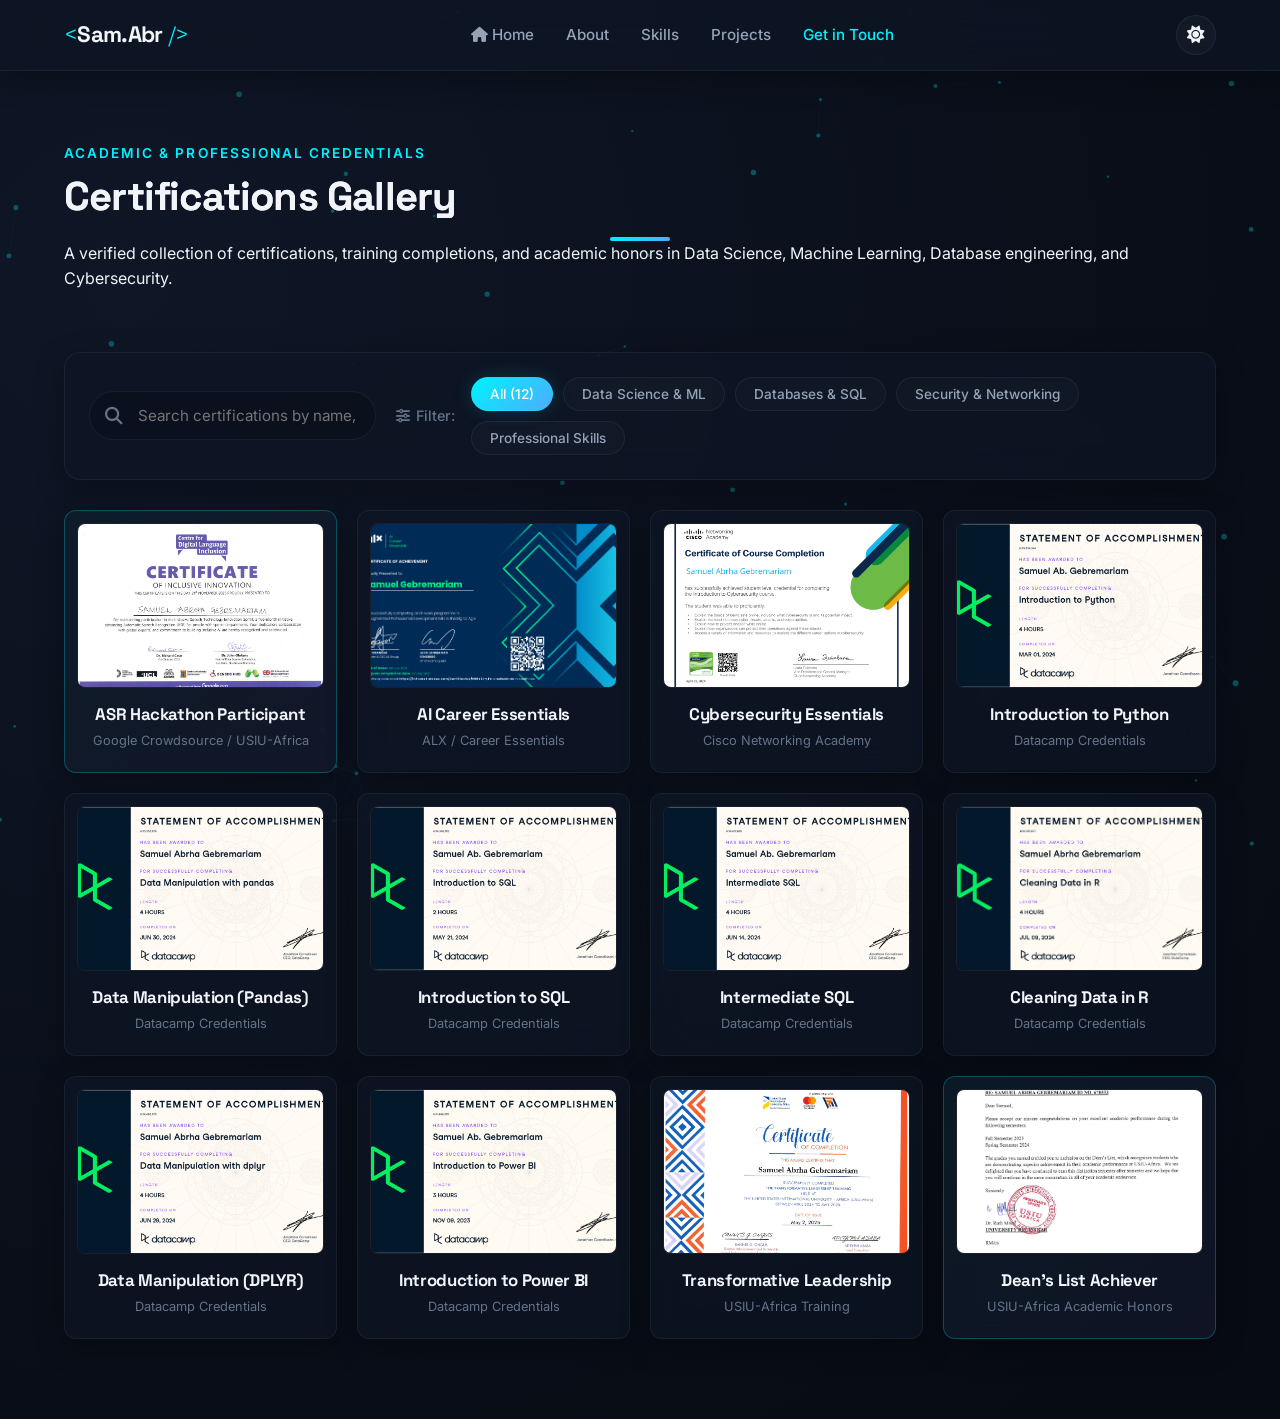
==== commit b7afc2d3: "Add certificate images for ALX-AiCE and Cleaning Data in R, and update certificates.html to load the" ====
--- a/certificates.html
+++ b/certificates.html
@@ -109,10 +109,9 @@
                 </div>
 
                 <!-- AI Career Essentials -->
-                <div class="cert-card glass clickable-cert" data-category="professional" data-cert="ai_career">
-                    <div class="cert-img-wrapper fallback-wrapper">
-                        <i class="fa-solid fa-graduation-cap cert-fallback-icon"></i>
-                        <span class="cert-fallback-badge">Digital Credential</span>
+                <div class="cert-card glass clickable-cert" data-category="professional" data-cert="ai_career" data-cert-file="certificates/ALX-AiCE.png">
+                    <div class="cert-img-wrapper">
+                        <img src="certificates/ALX-AiCE.png" alt="AI Career Essentials" class="cert-preview-img">
                     </div>
                     <div class="cert-card-info">
                         <h4>AI Career Essentials</h4>
@@ -176,10 +175,9 @@
                 </div>
 
                 <!-- Cleaning Data in R -->
-                <div class="cert-card glass clickable-cert" data-category="datascience" data-cert="cleaning_r">
-                    <div class="cert-img-wrapper fallback-wrapper">
-                        <i class="fa-solid fa-r cert-fallback-icon"></i>
-                        <span class="cert-fallback-badge">Digital Credential</span>
+                <div class="cert-card glass clickable-cert" data-category="datascience" data-cert="cleaning_r" data-cert-file="certificates/certificate - Cleaning Data in R.png">
+                    <div class="cert-img-wrapper">
+                        <img src="certificates/certificate - Cleaning Data in R.png" alt="Cleaning Data in R" class="cert-preview-img">
                     </div>
                     <div class="cert-card-info">
                         <h4>Cleaning Data in R</h4>
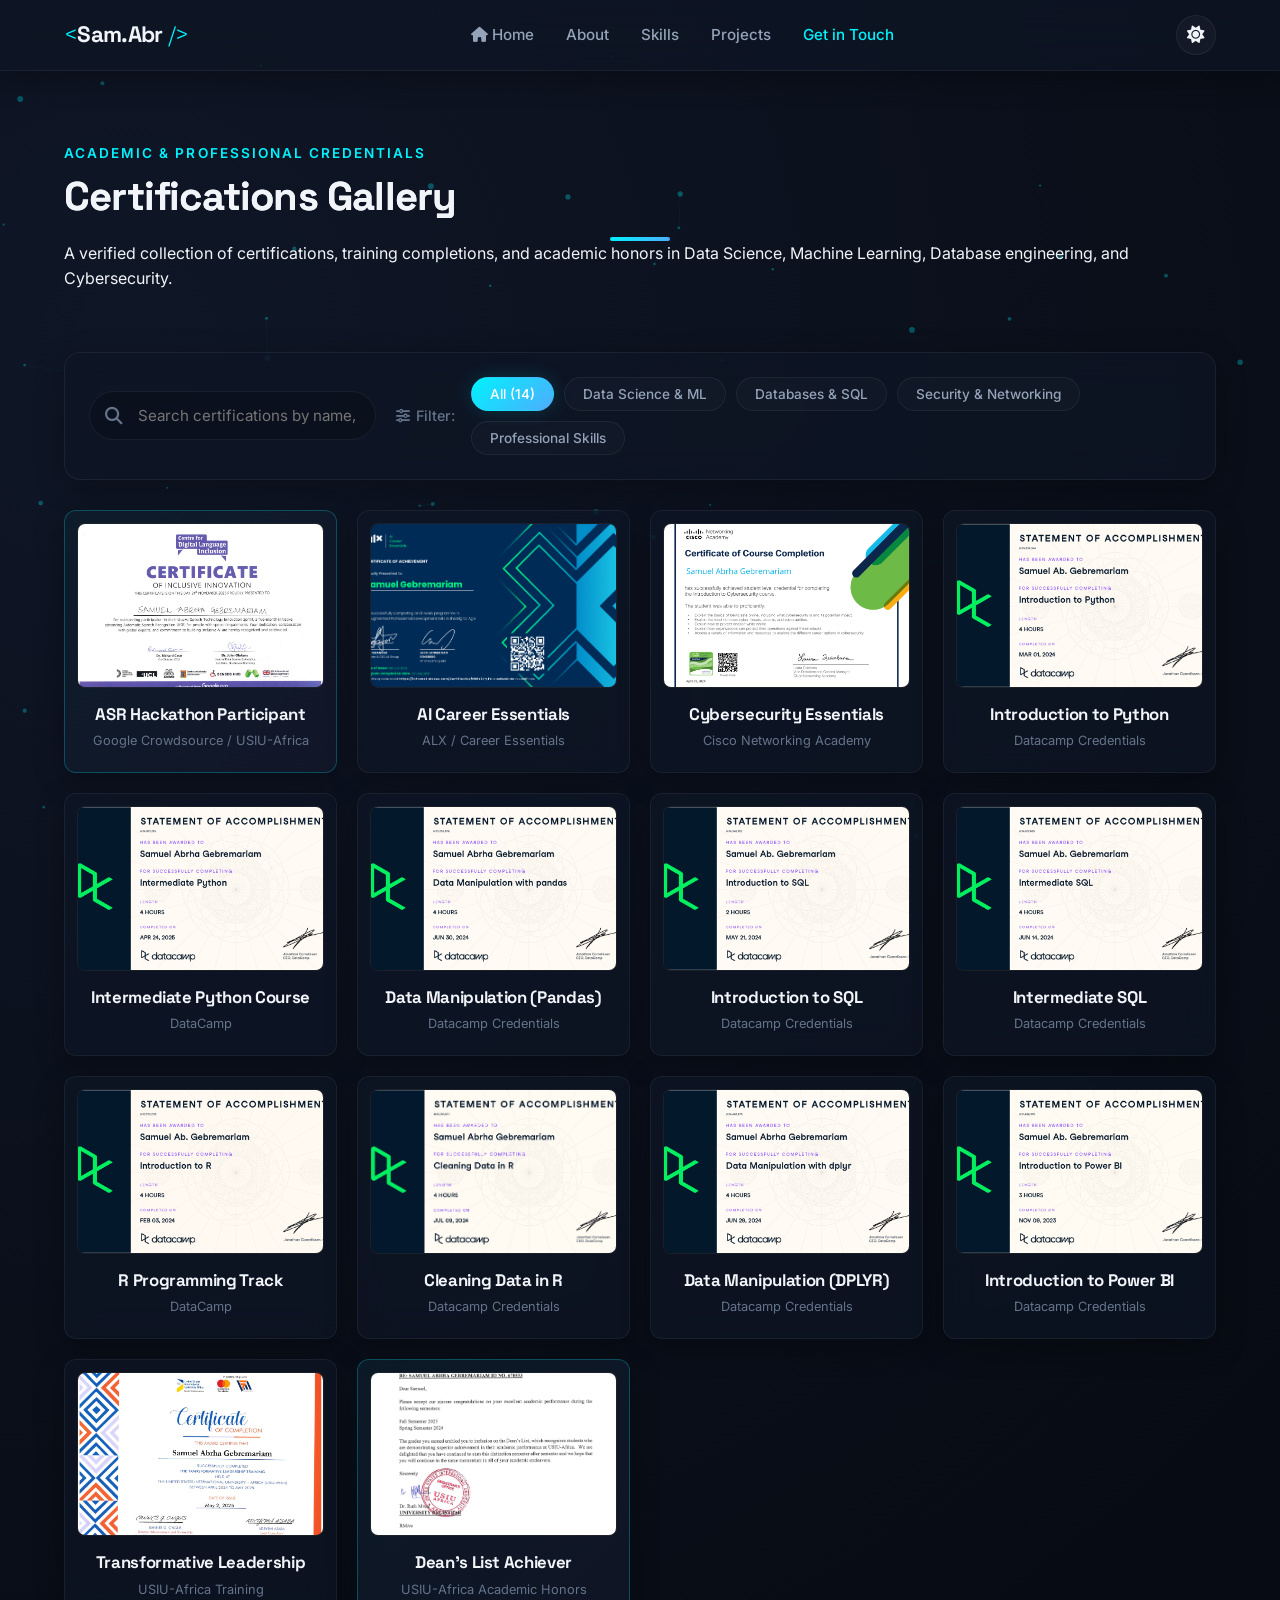
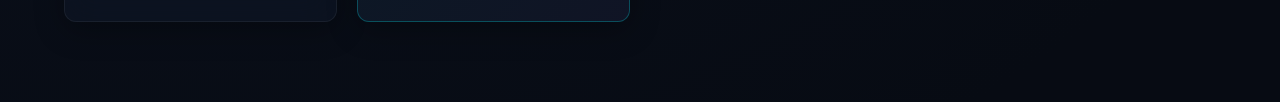
==== commit 3ec60eb3: "Reposition ML badge to prevent overlapping face, update CV link to assets/Curriculum_Vitae.pdf, add " ====
--- a/certificates.html
+++ b/certificates.html
@@ -86,7 +86,7 @@
                 <div class="filter-controls-wrapper">
                     <span class="filter-label"><i class="fa-solid fa-sliders"></i> Filter:</span>
                     <div class="filter-buttons">
-                        <button class="filter-btn active" data-filter="all">All (12)</button>
+                        <button class="filter-btn active" data-filter="all">All (14)</button>
                         <button class="filter-btn" data-filter="datascience">Data Science & ML</button>
                         <button class="filter-btn" data-filter="database">Databases & SQL</button>
                         <button class="filter-btn" data-filter="security">Security & Networking</button>
@@ -141,6 +141,17 @@
                     </div>
                 </div>
 
+                <!-- Intermediate Python -->
+                <div class="cert-card glass clickable-cert" data-category="datascience" data-cert="intermediate_python" data-cert-file="certificates/intermediate_python.png">
+                    <div class="cert-img-wrapper">
+                        <img src="certificates/intermediate_python.png" alt="Intermediate Python" class="cert-preview-img">
+                    </div>
+                    <div class="cert-card-info">
+                        <h4>Intermediate Python Course</h4>
+                        <span class="cert-issuer">DataCamp</span>
+                    </div>
+                </div>
+
                 <!-- Data Manipulation with Pandas -->
                 <div class="cert-card glass clickable-cert" data-category="datascience" data-cert="pandas" data-cert-file="certificates/data_manipulation_pandas.png">
                     <div class="cert-img-wrapper">
@@ -171,6 +182,17 @@
                     <div class="cert-card-info">
                         <h4>Intermediate SQL</h4>
                         <span class="cert-issuer">Datacamp Credentials</span>
+                    </div>
+                </div>
+
+                <!-- R Programming Track -->
+                <div class="cert-card glass clickable-cert" data-category="datascience" data-cert="r_track" data-cert-file="certificates/r.png">
+                    <div class="cert-img-wrapper">
+                        <img src="certificates/r.png" alt="R Programming Track" class="cert-preview-img">
+                    </div>
+                    <div class="cert-card-info">
+                        <h4>R Programming Track</h4>
+                        <span class="cert-issuer">DataCamp</span>
                     </div>
                 </div>
 
--- a/style.css
+++ b/style.css
@@ -654,8 +654,8 @@
 }
 
 .stat-card-ml {
-    top: 20%;
-    left: -20px;
+    top: 60%;
+    left: -40px;
 }
 
 .stat-card-data {
